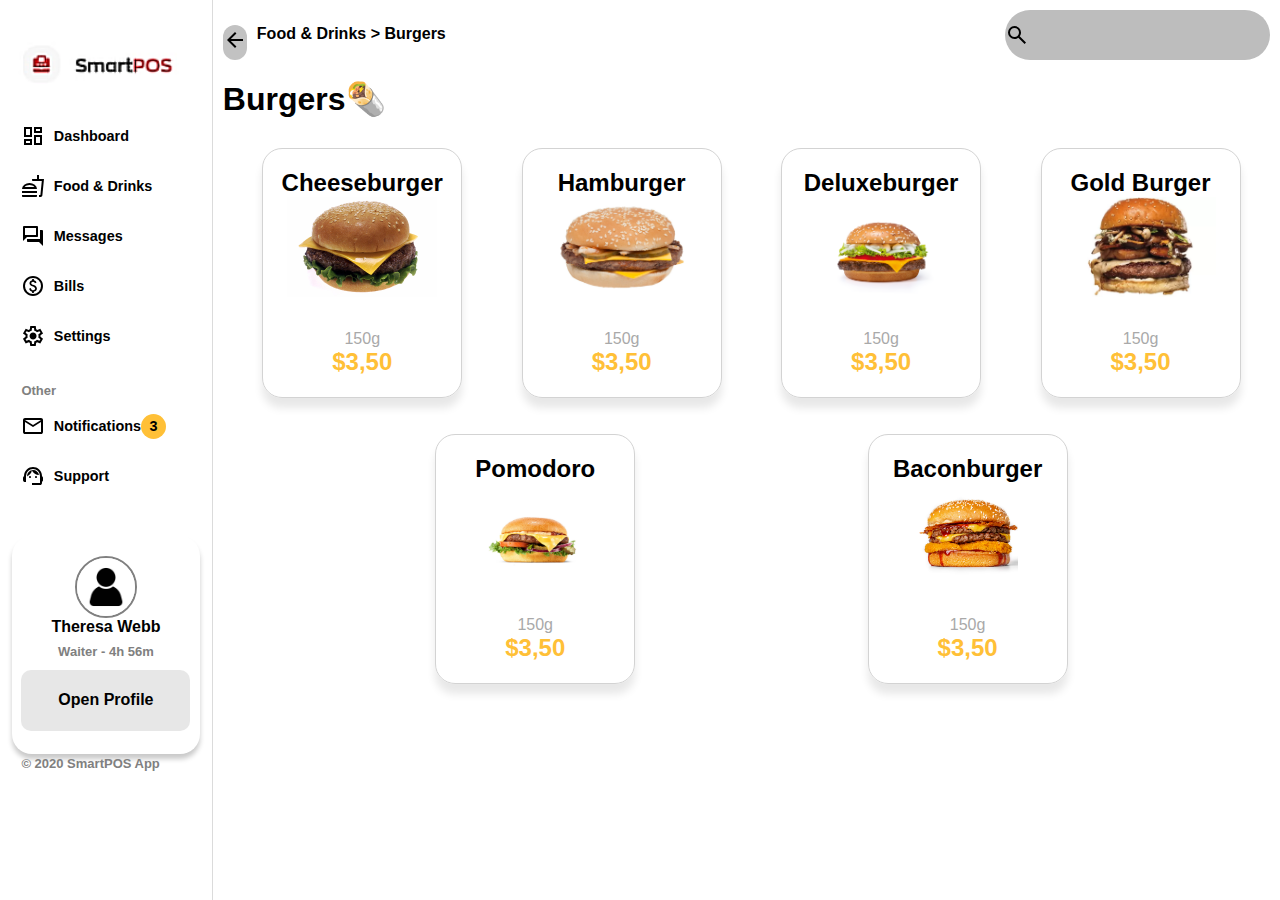
==== index.html @ 4b0f68b6 "css" ====
<!DOCTYPE html>
<html lang="en">
  <head>
    <link rel="stylesheet" href="navbar.css" />
    <link rel="stylesheet" href="reset.css" />
    <link rel="stylesheet" href="normalize.css" />
    <link rel="stylesheet" href="style.css" />
    <link rel="stylesheet" href="header.css" />
    <meta charset="UTF-8" />
    <meta name="viewport" content="width=device-width, initial-scale=1.0" />
    <title>SmartPOS</title>
  </head>
  <body>
    <nav>
      <div class="logo">
        <img src="icons/Zrzut ekranu 2024-02-18 154350.png" alt="" />
      </div>
      <div class="Navbar">
        <div class="navbutton">
          <img
            src="icons/dashboard_FILL0_wght400_GRAD0_opsz24.svg"
            alt="icon"
          />
          Dashboard
        </div>
        <div class="navbutton">
          <img src="icons/fastfood_FILL0_wght400_GRAD0_opsz24.svg" alt="" />Food
          & Drinks
        </div>
        <div class="navbutton">
          <img
            src="icons/forum_FILL0_wght400_GRAD0_opsz24.svg"
            alt=""
          />Messages
        </div>
        <div class="navbutton">
          <img src="icons/paid_FILL0_wght400_GRAD0_opsz24.svg" alt="" />Bills
        </div>
        <div class="navbutton">
          <img
            src="icons/settings_FILL0_wght400_GRAD0_opsz24.svg"
            alt=""
          />Settings
        </div>
      </div>
      <div class="other">
        <div id="OtherSpan">Other</div>
        <div class="navbutton">
          <img
            src="icons/mail_FILL0_wght400_GRAD0_opsz24.svg"
            alt=""
          />Notifications
          <div class="counter">3</div>
        </div>
        <div class="navbutton">
          <img
            src="icons/support_agent_FILL0_wght400_GRAD0_opsz24.svg"
            alt=""
          />Support
        </div>
      </div>
      <div class="profile">
        <img src="assets/Guest-user.png" alt="pfp" /> Theresa Webb
        <div class="SmallSpan">Waiter - 4h 56m</div>
        <div id="OpenProfile">Open Profile</div>
      </div>
      <span class="SmallSpan" id="copyright">&copy 2020 SmartPOS App</span>
    </nav>
    <div class="main">
      <header>
        <div class="LeftHeader">
          <div class="back">
            <img
              src="icons/arrow_back_FILL0_wght400_GRAD0_opsz24.svg"
              alt="<"
            />
          </div>
          <h4>Food & Drinks > Burgers</h4>
        </div>
        <div class="RightHeader">
          <div class="search">
            <img
              src="icons/search_FILL0_wght400_GRAD0_opsz24.svg"
              alt="?"
            /><input type="search" />
          </div>
        </div>
      </header>
      <h1>Burgers🌯</h1>
      <div class="food">
        <div class="foodChoice">
          <h2 class="FoodName">Cheeseburger</h2>
          <img src="assets/Cheeseburger.jpg" alt="Cheeseburger" />
          <span class="FoodWeight">150g</span>
          <h2 class="FoodPrice">$3,50</h2>
        </div>
        <div class="foodChoice">
          <h2 class="FoodName">Hamburger</h2>
          <img src="assets/Hamburger.jpg" alt="Hamburger" />
          <span class="FoodWeight">150g</span>
          <h2 class="FoodPrice">$3,50</h2>
        </div>
        <div class="foodChoice">
          <h2 class="FoodName">Deluxeburger</h2>
          <img src="assets/deluxeburger.jpg" alt="Deluxeburger" />
          <span class="FoodWeight">150g</span>
          <h2 class="FoodPrice">$3,50</h2>
        </div>
        <div class="foodChoice">
          <h2 class="FoodName">Gold Burger</h2>
          <img src="assets/expensiveburger.jpg" alt="Expensiveburger" />
          <span class="FoodWeight">150g</span>
          <h2 class="FoodPrice">$3,50</h2>
        </div>
        <div class="foodChoice">
          <h2 class="FoodName">Pomodoro</h2>
          <img src="assets/pomodoro.jpg" alt="Pomodoro" />
          <span class="FoodWeight">150g</span>
          <h2 class="FoodPrice">$3,50</h2>
        </div>
        <div class="foodChoice">
          <h2 class="FoodName">Baconburger</h2>
          <img src="assets/baconburger.jpg" alt="Baconburger" />
          <span class="FoodWeight">150g</span>
          <h2 class="FoodPrice">$3,50</h2>
        </div>
      </div>
    </div>
  </body>
</html>
---- navbar.css ----
body {
  display: flex;
}

nav {
  width: 20%;
  height: 100vh;
  border-right: 1px solid #dbdbdb;
  padding: 8px 12px;
  padding-bottom: 20px;
  display: flex;
  flex-direction: column;
  font-family: "Trebuchet MS", "Lucida Sans Unicode", "Lucida Grande",
    "Lucida Sans", Arial, sans-serif;
  font-weight: bold;
  position: sticky;
  top: 0;
  margin-right: 10px;
}

nav > .logo {
  display: flex;
  align-items: center;
  justify-content: center;
  margin-bottom: 10%;
  margin-top: 10%;
  scale: 120%;
}

.navbutton {
  display: flex;
  height: 5vh;
  margin-top: 5px;
  margin-bottom: 5px;
  align-items: center;
  border-radius: 10px;
  padding: 5%;
  font-size: 90%;
  transition: 0.2s;
}

.navbutton img {
  margin-right: 5%;
}

.navbutton:hover,
.logo:hover {
  cursor: pointer;
}

nav .navbutton:hover {
  background-color: var(--main-color);
}

.counter {
  background-color: var(--main-color);
  height: 25px;
  width: 25px;
  border-radius: 100px;
  align-items: center;
  justify-content: center;
  display: flex;
}

#OtherSpan {
  margin-left: 5%;
  margin-top: 25px;
  font-size: small;
  color: gray;
  justify-content: center;
}

nav .profile {
  margin-top: 20%;
  height: 25%;
  display: flex;
  flex-direction: column;
  align-items: center;
  justify-content: center;
  box-shadow: 0px 5px 5px rgb(202, 202, 202);
  border-radius: 20px;
}

nav .profile img {
  max-width: 33%;
  border-radius: 100px;
  border: 2px solid gray;
}

#OpenProfile {
  display: flex;
  background-color: rgb(231, 231, 231);
  width: 90%;
  align-items: center;
  justify-content: center;
  height: 28%;
  border-radius: 10px;
  transition: 0.2s;
  margin-bottom: 2%;
}

#OpenProfile:hover {
  background-color: rgb(187, 187, 187);
  cursor: pointer;
}

.SmallSpan {
  margin: 5%;
  font-size: small;
  color: gray;
  justify-content: center;
}
---- style.css ----
:root {
  --main-color: #ffc037;
  --secondary-color: #866316;
}

body {
  font-family: "Gill Sans", "Gill Sans MT", Calibri, "Trebuchet MS", sans-serif;
}

.food {
  display: flex;
  flex-wrap: wrap;
  flex-direction: row;
  justify-content: space-evenly;
  gap: 20px;
}

.foodChoice {
  display: flex;
  justify-content: center;
  align-items: center;
  margin: 0.5rem 0;
  flex-direction: column;
  padding: 10px;
  border-radius: 10px;
  border: 1px solid lightgray;
  min-height: 250px;
  min-width: 200px;
  box-shadow: 0px 10px 9px rgb(232, 232, 232);
  border-radius: 20px;
  transition: 0.3s;
}

.foodChoice:hover {
  scale: 103%;
}

.foodChoice:active {
  scale: 97%;
}

.foodChoice > img {
  max-height: 100px;
  margin-bottom: 33px;
}

.FoodWeight {
  color: rgb(169, 169, 169);
}

.FoodPrice {
  color: var(--main-color);
}
---- header.css ----
header {
  display: flex;
  justify-content: space-between;
  align-content: center;
}

.LeftHeader {
  margin-top: 25px;
  display: flex;
  align-content: center;
}

.back {
  background-color: rgb(194, 194, 194);
  align-content: center;
  border-radius: 1000px;
  margin-right: 10px;
}

.search {
  background-color: rgb(189, 189, 189);
  display: flex;
  flex-direction: row;
  align-items: center;
  height: 50px;
  border-radius: 1000px;
  margin-top: 10px;
  margin-right: 10px;
  min-width: 265px;
}
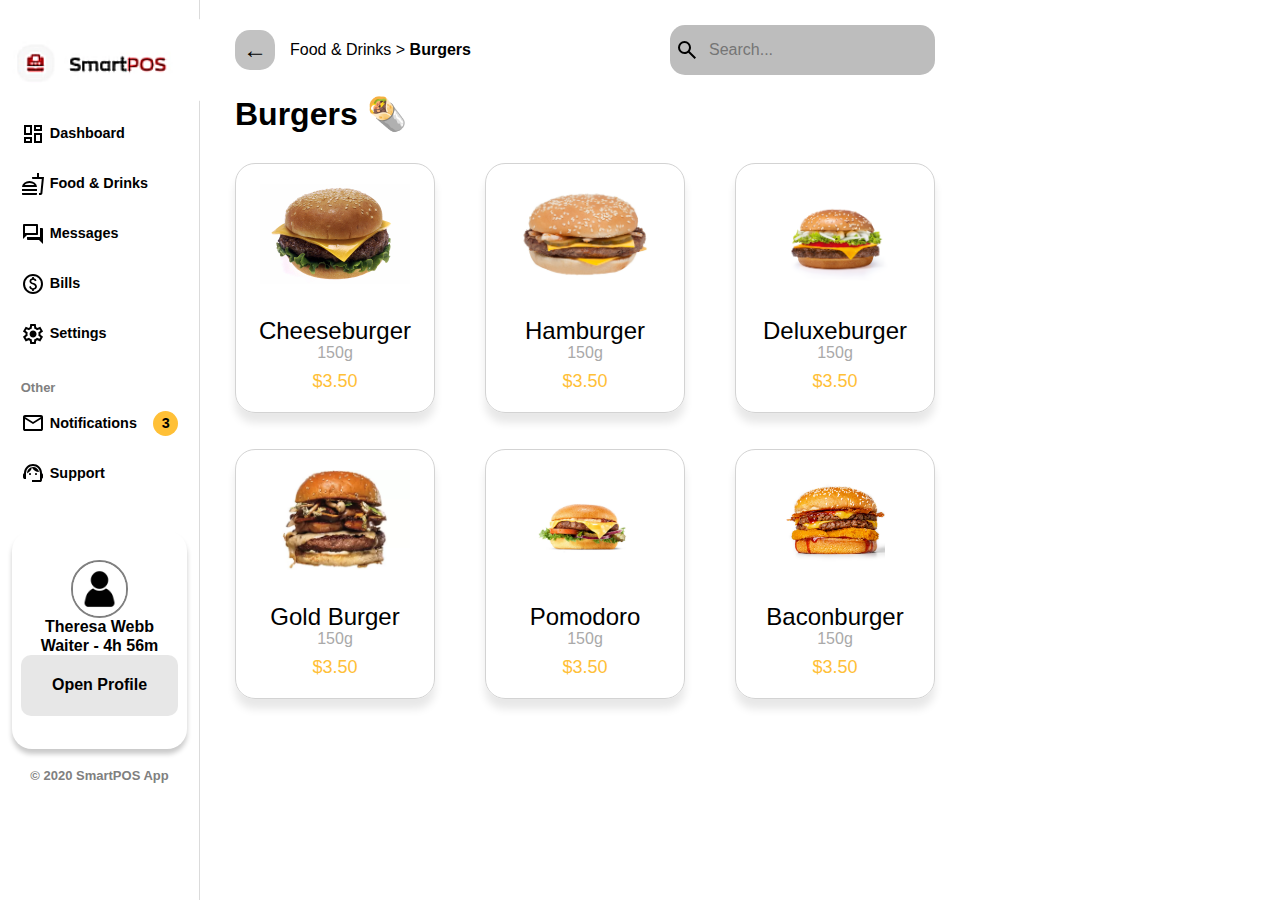
==== commit bd9e3e27: "CSS" ====
--- a/index.html
+++ b/index.html
@@ -1,130 +1,115 @@
 <!DOCTYPE html>
 <html lang="en">
-  <head>
-    <link rel="stylesheet" href="navbar.css" />
-    <link rel="stylesheet" href="reset.css" />
-    <link rel="stylesheet" href="normalize.css" />
-    <link rel="stylesheet" href="style.css" />
-    <link rel="stylesheet" href="header.css" />
-    <meta charset="UTF-8" />
-    <meta name="viewport" content="width=device-width, initial-scale=1.0" />
-    <title>SmartPOS</title>
-  </head>
-  <body>
-    <nav>
-      <div class="logo">
-        <img src="icons/Zrzut ekranu 2024-02-18 154350.png" alt="" />
+
+<head>
+  <link rel="stylesheet" href="navbar.css" />
+  <link rel="stylesheet" href="reset.css" />
+  <link rel="stylesheet" href="normalize.css" />
+  <link rel="stylesheet" href="style.css" />
+  <link rel="stylesheet" href="header.css" />
+  <meta charset="UTF-8" />
+  <meta name="viewport" content="width=device-width, initial-scale=1.0" />
+  <title>SmartPOS</title>
+</head>
+
+<body>
+  <nav>
+    <div class="logo">
+      <img src="icons/Zrzut ekranu 2024-02-18 154350.png" alt="" />
+    </div>
+    <div class="Navbar">
+      <div class="navbutton">
+        <img src="icons/dashboard_FILL0_wght400_GRAD0_opsz24.svg" alt="icon" />
+        Dashboard
       </div>
-      <div class="Navbar">
-        <div class="navbutton">
-          <img
-            src="icons/dashboard_FILL0_wght400_GRAD0_opsz24.svg"
-            alt="icon"
-          />
-          Dashboard
-        </div>
-        <div class="navbutton">
-          <img src="icons/fastfood_FILL0_wght400_GRAD0_opsz24.svg" alt="" />Food
-          & Drinks
-        </div>
-        <div class="navbutton">
-          <img
-            src="icons/forum_FILL0_wght400_GRAD0_opsz24.svg"
-            alt=""
-          />Messages
-        </div>
-        <div class="navbutton">
-          <img src="icons/paid_FILL0_wght400_GRAD0_opsz24.svg" alt="" />Bills
-        </div>
-        <div class="navbutton">
-          <img
-            src="icons/settings_FILL0_wght400_GRAD0_opsz24.svg"
-            alt=""
-          />Settings
+      <div class="navbutton">
+        <img src="icons/fastfood_FILL0_wght400_GRAD0_opsz24.svg" alt="" />Food
+        & Drinks
+      </div>
+      <div class="navbutton">
+        <img src="icons/forum_FILL0_wght400_GRAD0_opsz24.svg" alt="" />Messages
+      </div>
+      <div class="navbutton">
+        <img src="icons/paid_FILL0_wght400_GRAD0_opsz24.svg" alt="" />Bills
+      </div>
+      <div class="navbutton">
+        <img src="icons/settings_FILL0_wght400_GRAD0_opsz24.svg" alt="" />Settings
+      </div>
+    </div>
+    <div class="other">
+      <div id="OtherSpan">Other</div>
+      <div class="navbutton with_counter">
+        <div><img src="icons/mail_FILL0_wght400_GRAD0_opsz24.svg" alt="" />Notifications</div>
+        <div class="counter">3</div>
+      </div>
+      <div class="navbutton">
+        <img src="icons/support_agent_FILL0_wght400_GRAD0_opsz24.svg" alt="" />Support
+      </div>
+    </div>
+    <div class="profile">
+      <img src="assets/Guest-user.png" alt="pfp" /> Theresa Webb
+      <div class="SmallSpan">Waiter - 4h 56m</div>
+      <div id="OpenProfile">Open Profile</div>
+    </div>
+    <div class="copyright">&copy 2020 SmartPOS App</div>
+  </nav>
+  <div class="main">
+    <header>
+      <div class="LeftHeader">
+        <span class="back_button">←</span>
+        <span class="path">Food & Drinks > <b>Burgers</b></span>
+      </div>
+      <div class="RightHeader">
+        <div class="search">
+          <img src="icons/search_FILL0_wght400_GRAD0_opsz24.svg" alt="?" />
+          <input type="search" placeholder="Search..." />
         </div>
       </div>
-      <div class="other">
-        <div id="OtherSpan">Other</div>
-        <div class="navbutton">
-          <img
-            src="icons/mail_FILL0_wght400_GRAD0_opsz24.svg"
-            alt=""
-          />Notifications
-          <div class="counter">3</div>
-        </div>
-        <div class="navbutton">
-          <img
-            src="icons/support_agent_FILL0_wght400_GRAD0_opsz24.svg"
-            alt=""
-          />Support
-        </div>
+    </header>
+    <div class="food">
+      <div class="title">
+        <h1>Burgers 🌯</h1>
       </div>
-      <div class="profile">
-        <img src="assets/Guest-user.png" alt="pfp" /> Theresa Webb
-        <div class="SmallSpan">Waiter - 4h 56m</div>
-        <div id="OpenProfile">Open Profile</div>
-      </div>
-      <span class="SmallSpan" id="copyright">&copy 2020 SmartPOS App</span>
-    </nav>
-    <div class="main">
-      <header>
-        <div class="LeftHeader">
-          <div class="back">
-            <img
-              src="icons/arrow_back_FILL0_wght400_GRAD0_opsz24.svg"
-              alt="<"
-            />
-          </div>
-          <h4>Food & Drinks > Burgers</h4>
-        </div>
-        <div class="RightHeader">
-          <div class="search">
-            <img
-              src="icons/search_FILL0_wght400_GRAD0_opsz24.svg"
-              alt="?"
-            /><input type="search" />
-          </div>
-        </div>
-      </header>
-      <h1>Burgers🌯</h1>
-      <div class="food">
-        <div class="foodChoice">
-          <h2 class="FoodName">Cheeseburger</h2>
+      <ul class="list">
+        <li>
           <img src="assets/Cheeseburger.jpg" alt="Cheeseburger" />
-          <span class="FoodWeight">150g</span>
-          <h2 class="FoodPrice">$3,50</h2>
-        </div>
-        <div class="foodChoice">
-          <h2 class="FoodName">Hamburger</h2>
+          <span class="name">Cheeseburger</span>
+          <span class="weight">150g</span>
+          <span class="price">$3.50</span>
+        </li>
+        <li>
           <img src="assets/Hamburger.jpg" alt="Hamburger" />
-          <span class="FoodWeight">150g</span>
-          <h2 class="FoodPrice">$3,50</h2>
-        </div>
-        <div class="foodChoice">
-          <h2 class="FoodName">Deluxeburger</h2>
+          <span class="name">Hamburger</span>
+          <span class="weight">150g</span>
+          <span class="price">$3.50</span>
+        </li>
+        <li>
           <img src="assets/deluxeburger.jpg" alt="Deluxeburger" />
-          <span class="FoodWeight">150g</span>
-          <h2 class="FoodPrice">$3,50</h2>
-        </div>
-        <div class="foodChoice">
-          <h2 class="FoodName">Gold Burger</h2>
+          <span class="name">Deluxeburger</span>
+          <span class="weight">150g</span>
+          <span class="price">$3.50</span>
+        </li>
+        <li>
           <img src="assets/expensiveburger.jpg" alt="Expensiveburger" />
-          <span class="FoodWeight">150g</span>
-          <h2 class="FoodPrice">$3,50</h2>
-        </div>
-        <div class="foodChoice">
-          <h2 class="FoodName">Pomodoro</h2>
+          <span class="name">Gold Burger</span>
+          <span class="weight">150g</span>
+          <span class="price">$3.50</span>
+        </li>
+        <li>
           <img src="assets/pomodoro.jpg" alt="Pomodoro" />
-          <span class="FoodWeight">150g</span>
-          <h2 class="FoodPrice">$3,50</h2>
-        </div>
-        <div class="foodChoice">
-          <h2 class="FoodName">Baconburger</h2>
+          <span class="name">Pomodoro</span>
+          <span class="weight">150g</span>
+          <span class="price">$3.50</span>
+        </li>
+        <li>
           <img src="assets/baconburger.jpg" alt="Baconburger" />
-          <span class="FoodWeight">150g</span>
-          <h2 class="FoodPrice">$3,50</h2>
-        </div>
-      </div>
+          <span class="name">Baconburger</span>
+          <span class="weight">150g</span>
+          <span class="price">$3.50</span>
+        </li>
+      </ul>
     </div>
-  </body>
-</html>
+  </div>
+</body>
+
+</html>--- a/navbar.css
+++ b/navbar.css
@@ -3,7 +3,8 @@
 }
 
 nav {
-  width: 20%;
+  width: 200px;
+  min-width: 200px;
   height: 100vh;
   border-right: 1px solid #dbdbdb;
   padding: 8px 12px;
@@ -28,19 +29,24 @@
 }
 
 .navbutton {
-  display: flex;
   height: 5vh;
   margin-top: 5px;
   margin-bottom: 5px;
-  align-items: center;
   border-radius: 10px;
   padding: 5%;
   font-size: 90%;
   transition: 0.2s;
 }
 
+.navbutton,
+.navbutton div {
+  display: flex;
+  align-items: center;
+}
+
+.navbutton div img,
 .navbutton img {
-  margin-right: 5%;
+  margin-right: 5px;
 }
 
 .navbutton:hover,
@@ -52,13 +58,18 @@
   background-color: var(--main-color);
 }
 
-.counter {
+nav .with_counter {
+  justify-content: space-between;
+}
+
+nav div .counter {
   background-color: var(--main-color);
   height: 25px;
   width: 25px;
   border-radius: 100px;
   align-items: center;
   justify-content: center;
+  justify-self: flex-end;
   display: flex;
 }
 
@@ -104,8 +115,10 @@
   cursor: pointer;
 }
 
-.SmallSpan {
-  margin: 5%;
+.copyright {
+  width: 100%;
+  margin: 20px 0;
+  display: flex;
   font-size: small;
   color: gray;
   justify-content: center;
--- a/style.css
+++ b/style.css
@@ -7,15 +7,26 @@
   font-family: "Gill Sans", "Gill Sans MT", Calibri, "Trebuchet MS", sans-serif;
 }
 
-.food {
+.main {
+  margin: 25px;
+  width: 700px;
+  min-width: 700px;
+}
+
+.main .title {
+  width: 100%;
+
+}
+
+.food .list  {
   display: flex;
   flex-wrap: wrap;
   flex-direction: row;
-  justify-content: space-evenly;
+  justify-content: space-between;
   gap: 20px;
 }
 
-.foodChoice {
+.food .list li {
   display: flex;
   justify-content: center;
   align-items: center;
@@ -31,23 +42,29 @@
   transition: 0.3s;
 }
 
-.foodChoice:hover {
+.food .list li:hover {
   scale: 103%;
 }
 
-.foodChoice:active {
+.food .list li:active {
   scale: 97%;
 }
 
-.foodChoice > img {
+.food .list li > img {
   max-height: 100px;
   margin-bottom: 33px;
 }
 
-.FoodWeight {
+.food .list li .name {
+  font-size: x-large;
+}
+
+.food .list li .weight {
   color: rgb(169, 169, 169);
 }
 
-.FoodPrice {
+.food .list li .price {
   color: var(--main-color);
+  font-size: large;
+  margin-top: 0.5rem;
 }
--- a/header.css
+++ b/header.css
@@ -5,26 +5,39 @@
 }
 
 .LeftHeader {
-  margin-top: 25px;
   display: flex;
-  align-content: center;
+  justify-content: center;
+  align-items: center;
 }
 
-.back {
+.LeftHeader .back_button {
+  font-size: x-large;
+  width: 40px;
+  height: 40px;
+  display: flex;
   background-color: rgb(194, 194, 194);
-  align-content: center;
-  border-radius: 1000px;
-  margin-right: 10px;
+  justify-content: center;
+  align-items: center;
+  border-radius: 15px;
+  margin-right: 15px;
+}
+
+.RightHeader {
+  display: flex;
+  justify-content: center;
+  align-items: center;
 }
 
 .search {
   background-color: rgb(189, 189, 189);
   display: flex;
-  flex-direction: row;
   align-items: center;
   height: 50px;
-  border-radius: 1000px;
-  margin-top: 10px;
-  margin-right: 10px;
+  border-radius: 15px;
   min-width: 265px;
 }
+
+.search img {
+  margin-left: 5px;
+  margin-right: 10px;
+}
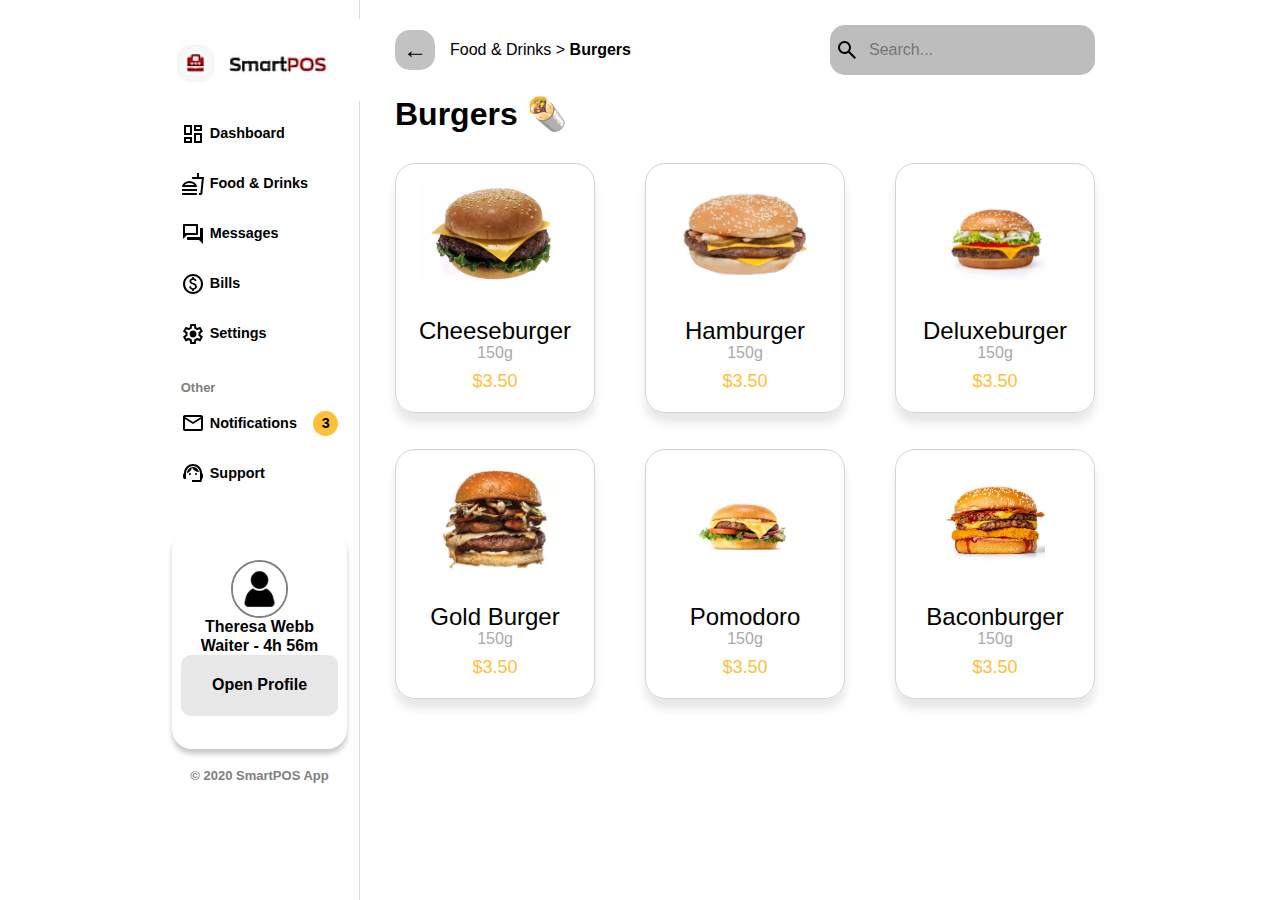
==== commit ca032027: "RWD" ====
--- a/index.html
+++ b/index.html
@@ -13,101 +13,103 @@
 </head>
 
 <body>
-  <nav>
-    <div class="logo">
-      <img src="icons/Zrzut ekranu 2024-02-18 154350.png" alt="" />
-    </div>
-    <div class="Navbar">
-      <div class="navbutton">
-        <img src="icons/dashboard_FILL0_wght400_GRAD0_opsz24.svg" alt="icon" />
-        Dashboard
+  <div class="subBody">
+    <nav>
+      <div class="logo">
+        <img src="icons/Zrzut ekranu 2024-02-18 154350.png" alt="" />
       </div>
-      <div class="navbutton">
-        <img src="icons/fastfood_FILL0_wght400_GRAD0_opsz24.svg" alt="" />Food
-        & Drinks
-      </div>
-      <div class="navbutton">
-        <img src="icons/forum_FILL0_wght400_GRAD0_opsz24.svg" alt="" />Messages
-      </div>
-      <div class="navbutton">
-        <img src="icons/paid_FILL0_wght400_GRAD0_opsz24.svg" alt="" />Bills
-      </div>
-      <div class="navbutton">
-        <img src="icons/settings_FILL0_wght400_GRAD0_opsz24.svg" alt="" />Settings
-      </div>
-    </div>
-    <div class="other">
-      <div id="OtherSpan">Other</div>
-      <div class="navbutton with_counter">
-        <div><img src="icons/mail_FILL0_wght400_GRAD0_opsz24.svg" alt="" />Notifications</div>
-        <div class="counter">3</div>
-      </div>
-      <div class="navbutton">
-        <img src="icons/support_agent_FILL0_wght400_GRAD0_opsz24.svg" alt="" />Support
-      </div>
-    </div>
-    <div class="profile">
-      <img src="assets/Guest-user.png" alt="pfp" /> Theresa Webb
-      <div class="SmallSpan">Waiter - 4h 56m</div>
-      <div id="OpenProfile">Open Profile</div>
-    </div>
-    <div class="copyright">&copy 2020 SmartPOS App</div>
-  </nav>
-  <div class="main">
-    <header>
-      <div class="LeftHeader">
-        <span class="back_button">←</span>
-        <span class="path">Food & Drinks > <b>Burgers</b></span>
-      </div>
-      <div class="RightHeader">
-        <div class="search">
-          <img src="icons/search_FILL0_wght400_GRAD0_opsz24.svg" alt="?" />
-          <input type="search" placeholder="Search..." />
+      <div class="Navbar">
+        <div class="navbutton">
+          <img src="icons/dashboard_FILL0_wght400_GRAD0_opsz24.svg" alt="icon" />
+          Dashboard
+        </div>
+        <div class="navbutton">
+          <img src="icons/fastfood_FILL0_wght400_GRAD0_opsz24.svg" alt="" />Food
+          & Drinks
+        </div>
+        <div class="navbutton">
+          <img src="icons/forum_FILL0_wght400_GRAD0_opsz24.svg" alt="" />Messages
+        </div>
+        <div class="navbutton">
+          <img src="icons/paid_FILL0_wght400_GRAD0_opsz24.svg" alt="" />Bills
+        </div>
+        <div class="navbutton">
+          <img src="icons/settings_FILL0_wght400_GRAD0_opsz24.svg" alt="" />Settings
         </div>
       </div>
-    </header>
-    <div class="food">
-      <div class="title">
-        <h1>Burgers 🌯</h1>
+      <div class="other">
+        <div id="OtherSpan">Other</div>
+        <div class="navbutton with_counter">
+          <div><img src="icons/mail_FILL0_wght400_GRAD0_opsz24.svg" alt="" />Notifications</div>
+          <div class="counter">3</div>
+        </div>
+        <div class="navbutton">
+          <img src="icons/support_agent_FILL0_wght400_GRAD0_opsz24.svg" alt="" />Support
+        </div>
       </div>
-      <ul class="list">
-        <li>
-          <img src="assets/Cheeseburger.jpg" alt="Cheeseburger" />
-          <span class="name">Cheeseburger</span>
-          <span class="weight">150g</span>
-          <span class="price">$3.50</span>
-        </li>
-        <li>
-          <img src="assets/Hamburger.jpg" alt="Hamburger" />
-          <span class="name">Hamburger</span>
-          <span class="weight">150g</span>
-          <span class="price">$3.50</span>
-        </li>
-        <li>
-          <img src="assets/deluxeburger.jpg" alt="Deluxeburger" />
-          <span class="name">Deluxeburger</span>
-          <span class="weight">150g</span>
-          <span class="price">$3.50</span>
-        </li>
-        <li>
-          <img src="assets/expensiveburger.jpg" alt="Expensiveburger" />
-          <span class="name">Gold Burger</span>
-          <span class="weight">150g</span>
-          <span class="price">$3.50</span>
-        </li>
-        <li>
-          <img src="assets/pomodoro.jpg" alt="Pomodoro" />
-          <span class="name">Pomodoro</span>
-          <span class="weight">150g</span>
-          <span class="price">$3.50</span>
-        </li>
-        <li>
-          <img src="assets/baconburger.jpg" alt="Baconburger" />
-          <span class="name">Baconburger</span>
-          <span class="weight">150g</span>
-          <span class="price">$3.50</span>
-        </li>
-      </ul>
+      <div class="profile">
+        <img src="assets/Guest-user.png" alt="pfp" /> Theresa Webb
+        <div class="SmallSpan">Waiter - 4h 56m</div>
+        <div id="OpenProfile">Open Profile</div>
+      </div>
+      <div class="copyright">&copy 2020 SmartPOS App</div>
+    </nav>
+    <div class="main">
+      <header>
+        <div class="LeftHeader">
+          <span class="back_button">←</span>
+          <span class="path">Food & Drinks > <b>Burgers</b></span>
+        </div>
+        <div class="RightHeader">
+          <div class="search">
+            <img src="icons/search_FILL0_wght400_GRAD0_opsz24.svg" alt="?" />
+            <input type="search" placeholder="Search..." />
+          </div>
+        </div>
+      </header>
+      <div class="food">
+        <div class="title">
+          <h1>Burgers 🌯</h1>
+        </div>
+        <ul class="list">
+          <li>
+            <img src="assets/Cheeseburger.jpg" alt="Cheeseburger" />
+            <span class="name">Cheeseburger</span>
+            <span class="weight">150g</span>
+            <span class="price">$3.50</span>
+          </li>
+          <li>
+            <img src="assets/Hamburger.jpg" alt="Hamburger" />
+            <span class="name">Hamburger</span>
+            <span class="weight">150g</span>
+            <span class="price">$3.50</span>
+          </li>
+          <li>
+            <img src="assets/deluxeburger.jpg" alt="Deluxeburger" />
+            <span class="name">Deluxeburger</span>
+            <span class="weight">150g</span>
+            <span class="price">$3.50</span>
+          </li>
+          <li>
+            <img src="assets/expensiveburger.jpg" alt="Expensiveburger" />
+            <span class="name">Gold Burger</span>
+            <span class="weight">150g</span>
+            <span class="price">$3.50</span>
+          </li>
+          <li>
+            <img src="assets/pomodoro.jpg" alt="Pomodoro" />
+            <span class="name">Pomodoro</span>
+            <span class="weight">150g</span>
+            <span class="price">$3.50</span>
+          </li>
+          <li>
+            <img src="assets/baconburger.jpg" alt="Baconburger" />
+            <span class="name">Baconburger</span>
+            <span class="weight">150g</span>
+            <span class="price">$3.50</span>
+          </li>
+        </ul>
+      </div>
     </div>
   </div>
 </body>
--- a/style.css
+++ b/style.css
@@ -5,6 +5,11 @@
 
 body {
   font-family: "Gill Sans", "Gill Sans MT", Calibri, "Trebuchet MS", sans-serif;
+  justify-content: center;
+}
+
+.subBody {
+  display: flex;
 }
 
 .main {
@@ -68,3 +73,16 @@
   font-size: large;
   margin-top: 0.5rem;
 }
+
+@media screen and (max-width: 980px) {
+  .main {
+    width: auto;
+    min-width: auto;
+  }
+}
+
+@media screen and (max-width: 810px) {
+  .food .list  {
+    justify-content: center;
+  }
+}
--- a/header.css
+++ b/header.css
@@ -13,6 +13,7 @@
 .LeftHeader .back_button {
   font-size: x-large;
   width: 40px;
+  min-width: 40px;
   height: 40px;
   display: flex;
   background-color: rgb(194, 194, 194);
@@ -34,10 +35,20 @@
   align-items: center;
   height: 50px;
   border-radius: 15px;
-  min-width: 265px;
+  width: 265px;
 }
 
 .search img {
   margin-left: 5px;
   margin-right: 10px;
 }
+
+@media screen and (max-width: 810px) {
+  header {
+    display: inline;
+    background-color: yellow;
+  }
+  .LeftHeader {
+    margin-bottom: 10px;
+  }
+}
